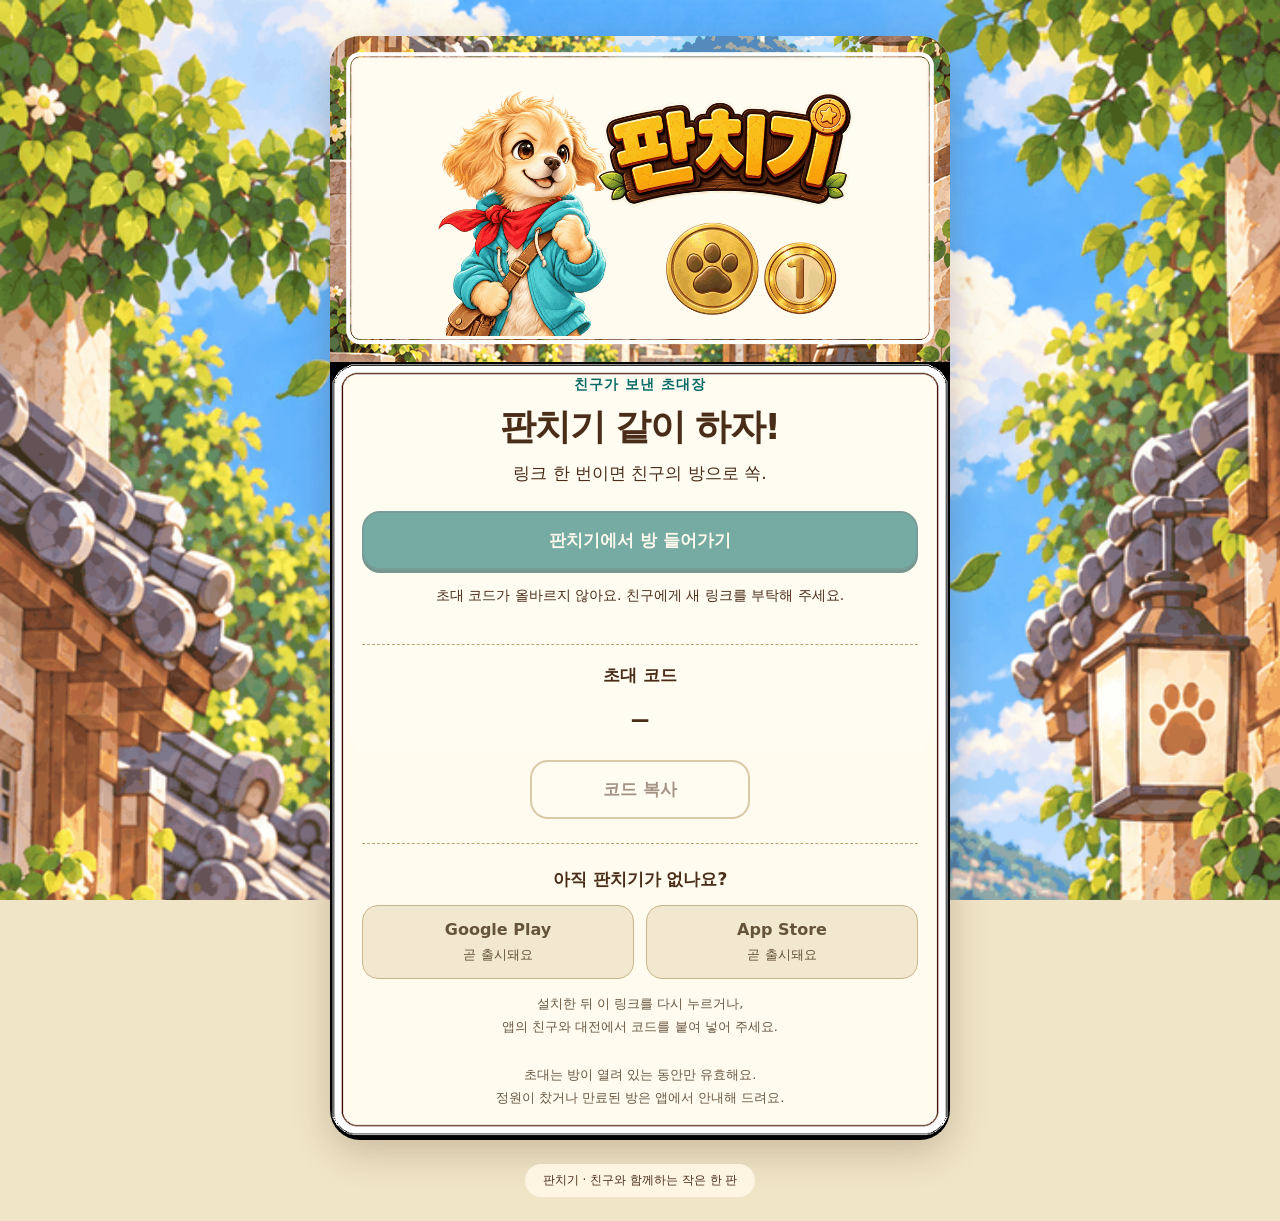
==== panchigi/join/index.html @ f7609b22 "feat(panchigi): add private-code invite landing and social previews" ====
<!doctype html>
<html lang="ko">
<head>
  <meta charset="utf-8">
  <meta name="viewport" content="width=device-width, initial-scale=1">
  <meta name="referrer" content="no-referrer">
  <meta http-equiv="Content-Security-Policy" content="default-src 'none'; img-src 'self'; style-src 'self'; script-src 'self'; base-uri 'none'; form-action 'none'">
  <title>판치기 같이 하자! · 친구 초대</title>
  <meta name="description" content="링크를 누르면 친구의 방으로 바로 들어가요. 몽이와 함께 판치기 한 판!">
  <link rel="canonical" href="https://baekwangho.github.io/panchigi/join/">
  <meta property="og:title" content="판치기 같이 하자!">
  <meta property="og:description" content="링크를 누르면 친구의 방으로 바로 들어가요.">
  <meta property="og:image" content="https://baekwangho.github.io/panchigi/join/assets/invite-1200x630.png">
  <meta property="og:image:secure_url" content="https://baekwangho.github.io/panchigi/join/assets/invite-1200x630.png">
  <meta property="og:image:type" content="image/png">
  <meta property="og:image:width" content="1200">
  <meta property="og:image:height" content="630">
  <meta property="og:image:alt" content="따뜻한 종이 위 판치기 로고와 웃는 몽이, 반짝이는 앞뒷면 동전">
  <meta property="og:image" content="https://baekwangho.github.io/panchigi/join/assets/invite-600x600.png">
  <meta property="og:image:type" content="image/png">
  <meta property="og:image:width" content="600">
  <meta property="og:image:height" content="600">
  <meta property="og:image:alt" content="판치기 로고와 몽이, 동전이 담긴 정사각형 초대 카드">
  <meta property="og:url" content="https://baekwangho.github.io/panchigi/join/">
  <meta property="og:type" content="website">
  <meta property="og:locale" content="ko_KR">
  <meta property="og:site_name" content="판치기">
  <meta name="twitter:card" content="summary_large_image">
  <meta name="twitter:title" content="판치기 같이 하자!">
  <meta name="twitter:description" content="링크를 누르면 친구의 방으로 바로 들어가요.">
  <meta name="twitter:image" content="https://baekwangho.github.io/panchigi/join/assets/invite-1200x630.png">
  <meta name="twitter:image:alt" content="판치기 로고와 몽이, 앞뒷면 동전이 담긴 친구 초대 카드">
  <link rel="icon" type="image/png" href="assets/favicon.png">
  <link rel="apple-touch-icon" sizes="180x180" href="assets/apple-touch-icon.png">
  <link rel="stylesheet" href="style.css">
  <script src="join.js" defer></script>
</head>
<body>
  <main class="invitation">
    <img class="hero" src="assets/invite-1200x630.png" width="1200" height="630" alt="판치기 로고 아래 친구를 기다리는 몽이와 동전">
    <div class="content">
      <p class="eyebrow">친구가 보낸 초대장</p>
      <h1>판치기 같이 하자!</h1>
      <p class="intro">링크 한 번이면 친구의 방으로 쏙.</p>
      <a id="open-app" class="primary" aria-disabled="true">판치기에서 방 들어가기</a>
      <p id="status" class="status" role="status" aria-live="polite">초대 코드를 확인하고 있어요.</p>
      <section class="code-area" aria-labelledby="code-title">
        <h2 id="code-title">초대 코드</h2>
        <p id="invite-code" class="code">—</p>
        <button id="copy-code" class="secondary" type="button" disabled>코드 복사</button>
      </section>
      <section class="install" aria-labelledby="install-title">
        <h2 id="install-title">아직 판치기가 없나요?</h2>
        <div class="stores">
          <button type="button" disabled><strong>Google Play</strong><span>곧 출시돼요</span></button>
          <button type="button" disabled><strong>App Store</strong><span>곧 출시돼요</span></button>
        </div>
        <p>설치한 뒤 이 링크를 다시 누르거나,<br>앱의 친구와 대전에서 코드를 붙여 넣어 주세요.</p>
      </section>
      <p class="footnote">초대는 방이 열려 있는 동안만 유효해요.<br>정원이 찼거나 만료된 방은 앱에서 안내해 드려요.</p>
      <noscript>앱에서 방에 들어가려면 JavaScript를 켜거나, 링크의 code 값을 복사해 친구와 대전에 붙여 넣어 주세요.</noscript>
    </div>
  </main>
  <footer>판치기 · 친구와 함께하는 작은 한 판</footer>
</body>
</html>
---- panchigi/join/style.css ----
:root { color-scheme: light; font-family: "Apple SD Gothic Neo", "Malgun Gothic", system-ui, sans-serif; color: #4a2d19; background: #f1e5c7; }
* { box-sizing: border-box; }
body { margin: 0; min-height: 100vh; padding: 36px 18px 24px; background: #f1e5c7 url("assets/background.png") center top / cover fixed; }
.invitation { width: min(100%, 620px); margin: auto; background: #fff8e5; border-radius: 30px; overflow: hidden; box-shadow: 0 12px 38px #4a2d193b; }
.hero { display: block; width: 100%; height: auto; }
.content { padding: 0 32px 30px; text-align: center; background: url("assets/paper.png") center / 100% 100%; }
.eyebrow { margin: 0; padding-top: 14px; font-weight: 700; font-size: 14px; color: #086a67; letter-spacing: .08em; }
h1 { margin: 10px 0; font-size: clamp(27px, 6vw, 36px); letter-spacing: -.04em; line-height: 1.3; }
.intro { margin: 10px 0 24px; font-size: 17px; line-height: 1.6; }
.primary, .secondary { display: block; width: 100%; min-height: 52px; border-radius: 18px; padding: 16px; font: inherit; font-size: 17px; font-weight: 700; text-decoration: none; cursor: pointer; }
.primary { background: #086a67; border: 2px solid #07504e; box-shadow: 0 3px 0 #05413f; color: #fff9ea; }
.primary[aria-disabled="true"] { opacity: .55; pointer-events: none; }
.primary:hover { background: #075b58; }
:focus-visible { outline: 3px solid #b3472c; outline-offset: 4px; }
.status { min-height: 40px; font-size: 14px; line-height: 1.6; margin: 14px 0 20px; }
.code-area { border-top: 1px dashed #c1a370; border-bottom: 1px dashed #c1a370; padding: 19px 0 24px; }
h2 { margin: 0 0 14px; font-size: 17px; }
.code { margin: 0 auto 18px; font-family: ui-monospace, "SFMono-Regular", Consolas, monospace; font-size: clamp(19px, 4.7vw, 27px); line-height: 1.5; font-weight: 700; overflow-wrap: anywhere; max-width: 400px; user-select: all; }
.secondary { background: #fffdf5; color: #4a2d19; border: 2px solid #b99a64; max-width: 220px; margin: auto; }
button:disabled { cursor: default; }
.secondary:disabled { opacity: .5; }
.install { padding-top: 24px; }
.stores { display: grid; grid-template-columns: 1fr 1fr; gap: 12px; }
.stores button { min-height: 74px; border: 1px solid #c9b58b; border-radius: 16px; color: #66543a; background: #f2e8cf; font: inherit; padding: 12px 6px; }
.stores span { display: block; margin-top: 7px; font-size: 13px; }
.install p, .footnote, noscript { display: block; font-size: 13px; line-height: 1.8; color: #6a5842; }
.footnote { margin: 24px 0 0; }
footer { text-align: center; font-size: 12px; margin: 24px auto 0; color: #4a2d19; background: #fff8e5e8; border-radius: 20px; width: fit-content; padding: 8px 18px; }
@media (max-width: 420px) { body { padding: 16px 12px; } .content { padding: 0 22px 24px; } .invitation { border-radius: 23px; } }
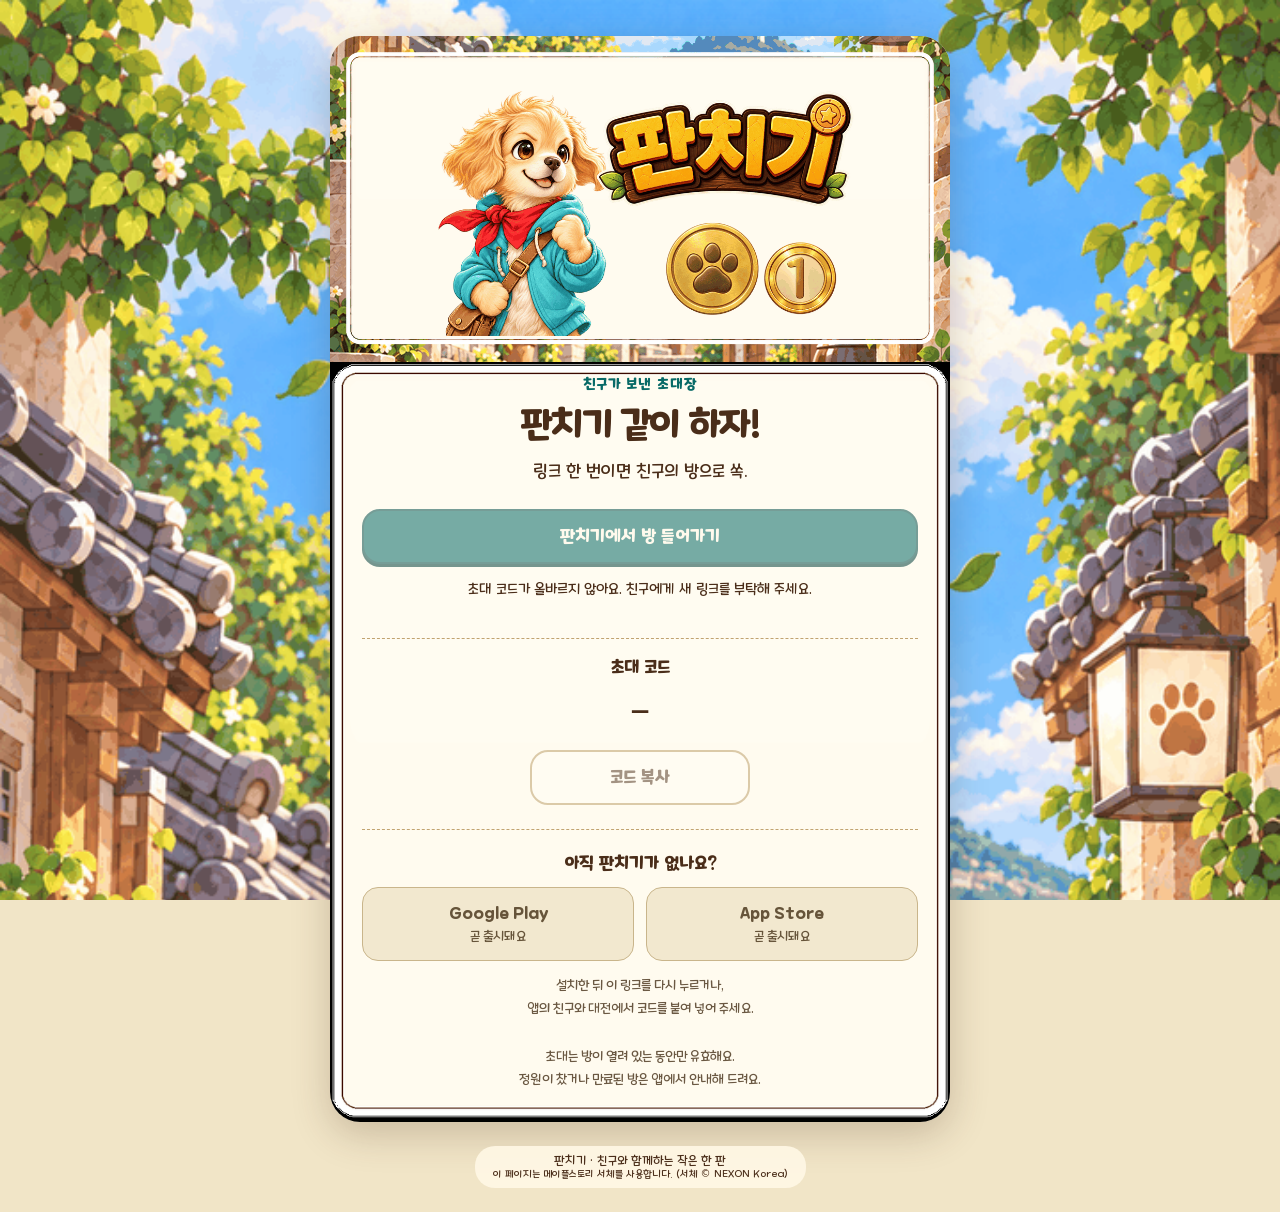
==== commit 24b27530: "panchigi invite page: use the game's Maplestory font Self-host the unchanged Maplestory Light/Bold T" ====
--- a/panchigi/join/index.html
+++ b/panchigi/join/index.html
@@ -4,7 +4,7 @@
   <meta charset="utf-8">
   <meta name="viewport" content="width=device-width, initial-scale=1">
   <meta name="referrer" content="no-referrer">
-  <meta http-equiv="Content-Security-Policy" content="default-src 'none'; img-src 'self'; style-src 'self'; script-src 'self'; base-uri 'none'; form-action 'none'">
+  <meta http-equiv="Content-Security-Policy" content="default-src 'none'; img-src 'self'; style-src 'self'; font-src 'self'; script-src 'self'; base-uri 'none'; form-action 'none'">
   <title>판치기 같이 하자! · 친구 초대</title>
   <meta name="description" content="링크를 누르면 친구의 방으로 바로 들어가요. 몽이와 함께 판치기 한 판!">
   <link rel="canonical" href="https://baekwangho.github.io/panchigi/join/">
@@ -61,6 +61,6 @@
       <noscript>앱에서 방에 들어가려면 JavaScript를 켜거나, 링크의 code 값을 복사해 친구와 대전에 붙여 넣어 주세요.</noscript>
     </div>
   </main>
-  <footer>판치기 · 친구와 함께하는 작은 한 판</footer>
+  <footer>판치기 · 친구와 함께하는 작은 한 판<br><small>이 페이지는 메이플스토리 서체를 사용합니다. (서체 © NEXON Korea)</small></footer>
 </body>
 </html>
--- a/panchigi/join/style.css
+++ b/panchigi/join/style.css
@@ -1,4 +1,7 @@
-:root { color-scheme: light; font-family: "Apple SD Gothic Neo", "Malgun Gothic", system-ui, sans-serif; color: #4a2d19; background: #f1e5c7; }
+@font-face { font-family: "Maplestory"; src: url("assets/fonts/Maplestory-Light.ttf") format("truetype"); font-weight: 300 500; font-display: swap; }
+@font-face { font-family: "Maplestory"; src: url("assets/fonts/Maplestory-Bold.ttf") format("truetype"); font-weight: 600 900; font-display: swap; }
+:root { color-scheme: light; font-family: "Maplestory", "Apple SD Gothic Neo", "Malgun Gothic", system-ui, sans-serif; color: #4a2d19; background: #f1e5c7; }
+button, input, select, textarea { font: inherit; }
 * { box-sizing: border-box; }
 body { margin: 0; min-height: 100vh; padding: 36px 18px 24px; background: #f1e5c7 url("assets/background.png") center top / cover fixed; }
 .invitation { width: min(100%, 620px); margin: auto; background: #fff8e5; border-radius: 30px; overflow: hidden; box-shadow: 0 12px 38px #4a2d193b; }
@@ -15,7 +18,7 @@
 .status { min-height: 40px; font-size: 14px; line-height: 1.6; margin: 14px 0 20px; }
 .code-area { border-top: 1px dashed #c1a370; border-bottom: 1px dashed #c1a370; padding: 19px 0 24px; }
 h2 { margin: 0 0 14px; font-size: 17px; }
-.code { margin: 0 auto 18px; font-family: ui-monospace, "SFMono-Regular", Consolas, monospace; font-size: clamp(19px, 4.7vw, 27px); line-height: 1.5; font-weight: 700; overflow-wrap: anywhere; max-width: 400px; user-select: all; }
+.code { margin: 0 auto 18px; font-family: "Maplestory", ui-monospace, "SFMono-Regular", Consolas, monospace; font-size: clamp(19px, 4.7vw, 27px); line-height: 1.5; font-weight: 700; overflow-wrap: anywhere; max-width: 400px; user-select: all; }
 .secondary { background: #fffdf5; color: #4a2d19; border: 2px solid #b99a64; max-width: 220px; margin: auto; }
 button:disabled { cursor: default; }
 .secondary:disabled { opacity: .5; }
